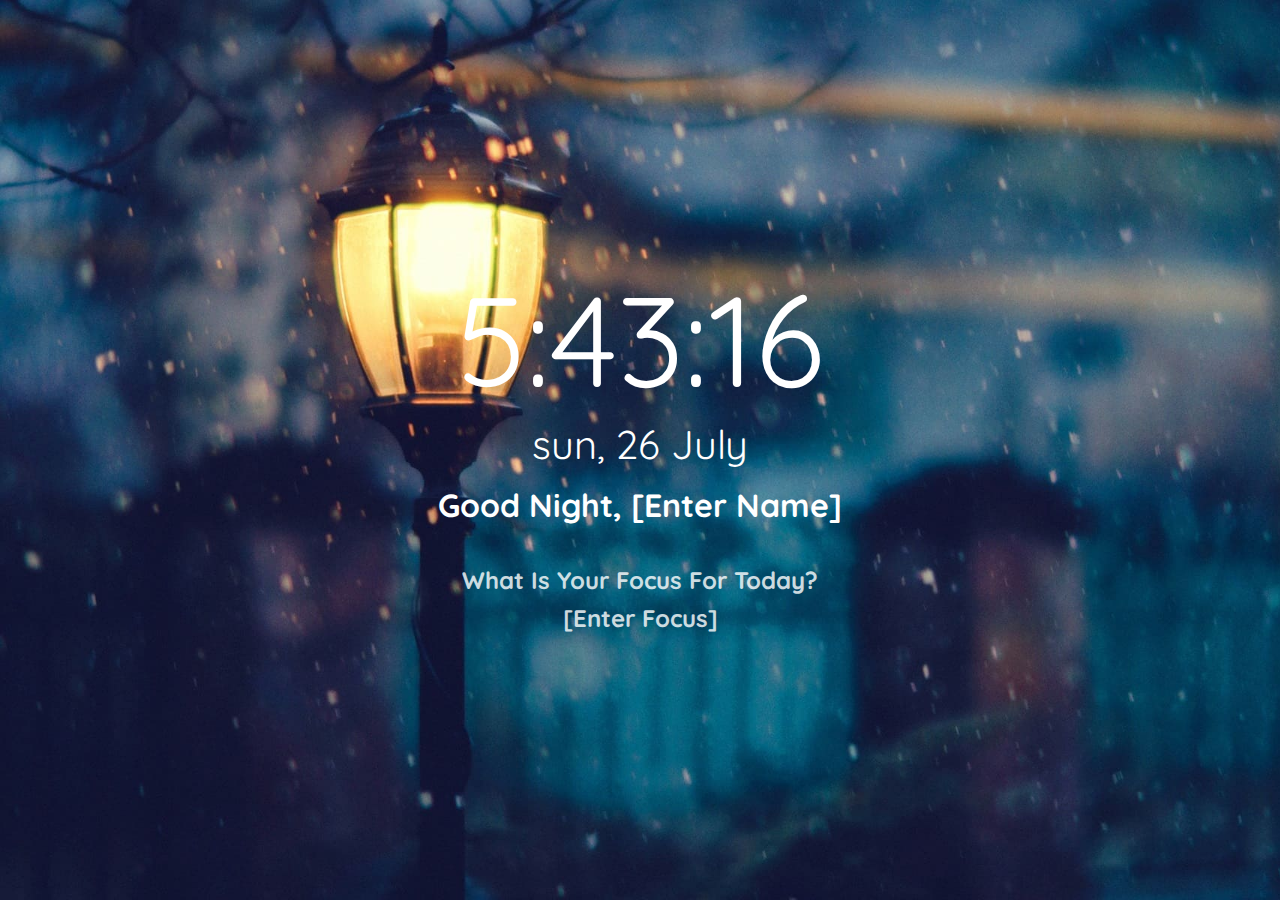
==== momentum/index.html @ 3b8283c5 "add: base layer" ====
<!DOCTYPE html>
<html lang="en">
<head>
  <meta charset="UTF-8" />
  <meta name="viewport" content="width=device-width, initial-scale=1.0" />
  <link href="https://fonts.googleapis.com/css2?family=Quicksand:wght@600&display=swap" rel="stylesheet">
  <link rel="stylesheet" href="style.css" />
  <title>momentum</title>
</head>
<body>
  <time class="time"></time>
  <day class="day"></day>
  <h1>
    <span class="greeting"></span>
    <span class="name" contenteditable="true"></span>
  </h1>
  <h2>What Is Your Focus For Today?</h2>
  <h2 class="focus" contenteditable="true"></h2>
  <script src="script.js"></script>
</body>
</html>
---- momentum/style.css ----
* {
  box-sizing: border-box;
  margin: 0;
  padding: 0;
}

body {
  font-family: 'Quicksand', sans-serif;
  display: flex;
  flex-direction: column;
  align-items: center;
  justify-content: center;
  text-align: center;
  height: 100vh;
  background-size: cover;
  color: #000000;
  transition: background-image 1s ease-in-out;
}

.time {
  font-size: 8rem;
}

.day {
  font-size: 2.5rem;
  margin-bottom: 1rem;
}

h1 {
  margin-bottom: 2.5rem;
}

h2 {
  margin-bottom: 0.5rem;
  opacity: 0.8;
}

@media (max-width: 700px) {
  .time {
    font-size: 5rem;
  }
  .name {
    font-size: 2rem;
  }
  .day {
    font-size: 2rem;
  }
}
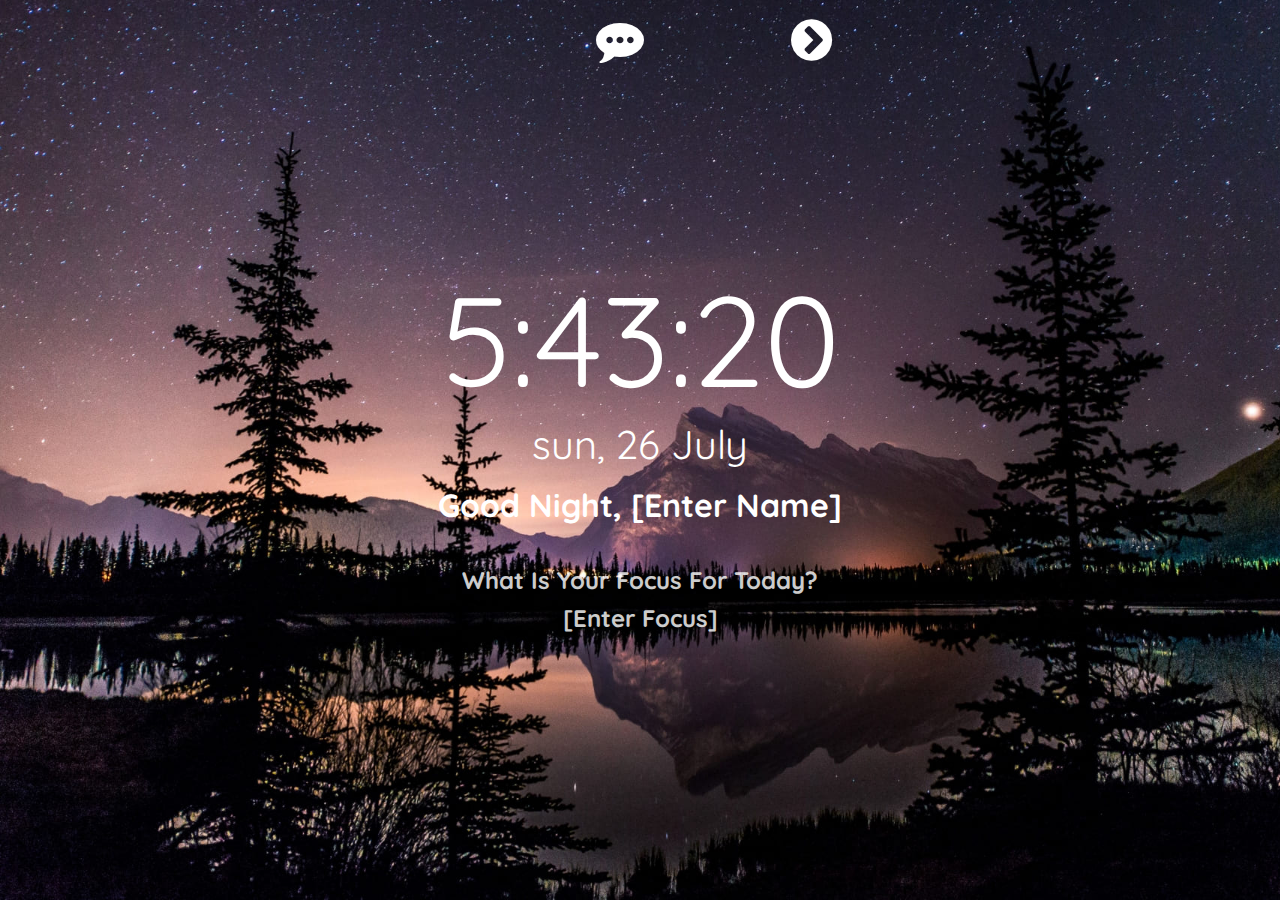
==== commit 467a8f57: "feat: add change the background image" ====
--- a/momentum/index.html
+++ b/momentum/index.html
@@ -4,10 +4,16 @@
   <meta charset="UTF-8" />
   <meta name="viewport" content="width=device-width, initial-scale=1.0" />
   <link href="https://fonts.googleapis.com/css2?family=Quicksand:wght@600&display=swap" rel="stylesheet">
+  <link rel="stylesheet" href="https://cdnjs.cloudflare.com/ajax/libs/font-awesome/4.7.0/css/font-awesome.min.css">
   <link rel="stylesheet" href="style.css" />
   <title>momentum</title>
 </head>
 <body>
+  <div class="buttons-panel">
+    <i class="fas fa-cloud-sun" style="font-size:48px;color: white;margin-top:1rem;"></i>
+    <i class="fa fa-commenting" style="font-size:48px;color: white;margin-top:1rem;"></i>
+    <i id="list" class="fa fa-chevron-circle-right" style="font-size:48px;color: white;margin-top:1rem;"></i>
+  </div>
   <time class="time"></time>
   <day class="day"></day>
   <h1>
--- a/momentum/style.css
+++ b/momentum/style.css
@@ -15,6 +15,15 @@
   background-size: cover;
   color: #000000;
   transition: background-image 1s ease-in-out;
+}
+
+.buttons-panel {
+  display: flex;
+  justify-content: space-between;
+  width: 30%;
+  height: 15vh;
+  position: fixed;
+  top: 0;
 }
 
 .time {
@@ -45,4 +54,7 @@
   .day {
     font-size: 2rem;
   }
+  .buttons-panel {
+    width: 70%;
+  }
 }
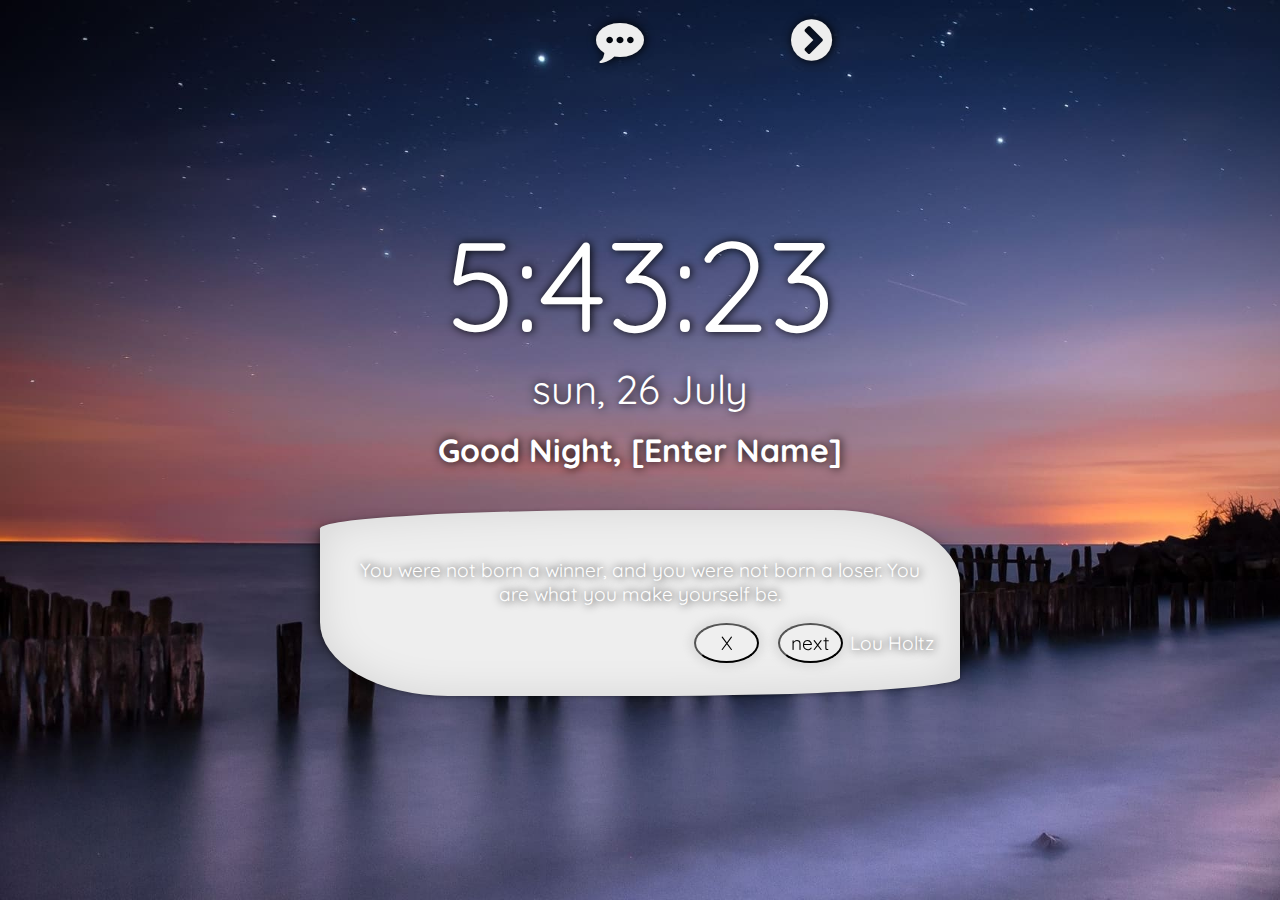
==== commit 977b8de4: "feat: add request for quotes and display on the page" ====
--- a/momentum/index.html
+++ b/momentum/index.html
@@ -10,9 +10,9 @@
 </head>
 <body>
   <div class="buttons-panel">
-    <i class="fas fa-cloud-sun" style="font-size:48px;color: white;margin-top:1rem;"></i>
-    <i class="fa fa-commenting" style="font-size:48px;color: white;margin-top:1rem;"></i>
-    <i id="list" class="fa fa-chevron-circle-right" style="font-size:48px;color: white;margin-top:1rem;"></i>
+    <i id="" class="fas fa-cloud-sun" style="font-size:48px;color: #eee;margin-top:1rem;"></i>
+    <i id="quote" class="fa fa-commenting" style="font-size:48px;color: #eee;margin-top:1rem;"></i>
+    <i id="list" class="fa fa-chevron-circle-right" style="font-size:48px;color: #eee;margin-top:1rem;"></i>
   </div>
   <time class="time"></time>
   <day class="day"></day>
@@ -20,8 +20,20 @@
     <span class="greeting"></span>
     <span class="name" contenteditable="true"></span>
   </h1>
-  <h2>What Is Your Focus For Today?</h2>
-  <h2 class="focus" contenteditable="true"></h2>
+  <focus class="none">
+    <h2>What Is Your Focus For Today?</h2>
+    <h2 class="focus" contenteditable="true"></h2>
+  </focus>
+  <figure class="quote">
+    <blockquote>
+      You were not born a winner, and you were not born a loser. You are what you make yourself be.
+    </blockquote>
+    <figcaption>
+      <button id="close" class="btn">X</button> 
+      <button id="next" class="btn">next</button>Lou Holtz
+    </figcaption>
+  </figure>
+   
   <script src="script.js"></script>
 </body>
 </html>--- a/momentum/style.css
+++ b/momentum/style.css
@@ -14,6 +14,7 @@
   height: 100vh;
   background-size: cover;
   color: #000000;
+  text-shadow: #000 1px 0 10px;
   transition: background-image 1s ease-in-out;
 }
 
@@ -24,6 +25,7 @@
   height: 15vh;
   position: fixed;
   top: 0;
+  margin-bottom: 2rem;
 }
 
 .time {
@@ -44,6 +46,53 @@
   opacity: 0.8;
 }
 
+.none {
+  display: none;
+}
+
+.quote {
+  font: 1.2rem Quicksand, sans-serif;
+  margin: 0;
+  width: 50%;
+  background: #eee;
+  padding: 2em 1rem 1rem 1rem;
+  border-radius: 50% 20% / 10% 40%;
+  box-shadow:
+  0 1px 4px rgba(0, 0, 0, .3),
+  -23px 0 20px -23px rgba(0, 0, 0, .8),
+  23px 0 20px -23px rgba(0, 0, 0, .8),
+  0 0 40px rgba(0, 0, 0, .1) inset;
+}
+.quote figcaption,
+.quote blockquote {
+  margin: 0.5em;
+}
+.quote figcaption {
+  text-align: right;
+}
+.btn {
+  width: 65px;
+  height: 40px;
+  border: 1 solid #9c9898;
+  box-shadow: 0 0 10px 5px rgba(221, 221, 221, 1);
+  font: 1.2rem Quicksand, sans-serif;
+  border-radius: 50%;
+  filter: grayscale(.8);
+  margin: 7px;
+}
+.btn:hover {
+  background-color: #ecbcbc;
+  box-shadow: 0 0 10px 5px rgba(221, 221, 221, 1);
+  filter: grayscale(.2);
+}
+.btn:active,
+.btn:focus {
+  outline: 0;
+}
+.btn:active{
+  transform: scale(1.02)
+}
+
 @media (max-width: 700px) {
   .time {
     font-size: 5rem;
@@ -57,4 +106,7 @@
   .buttons-panel {
     width: 70%;
   }
+  .quote {
+    width: 90%;
+  }
 }
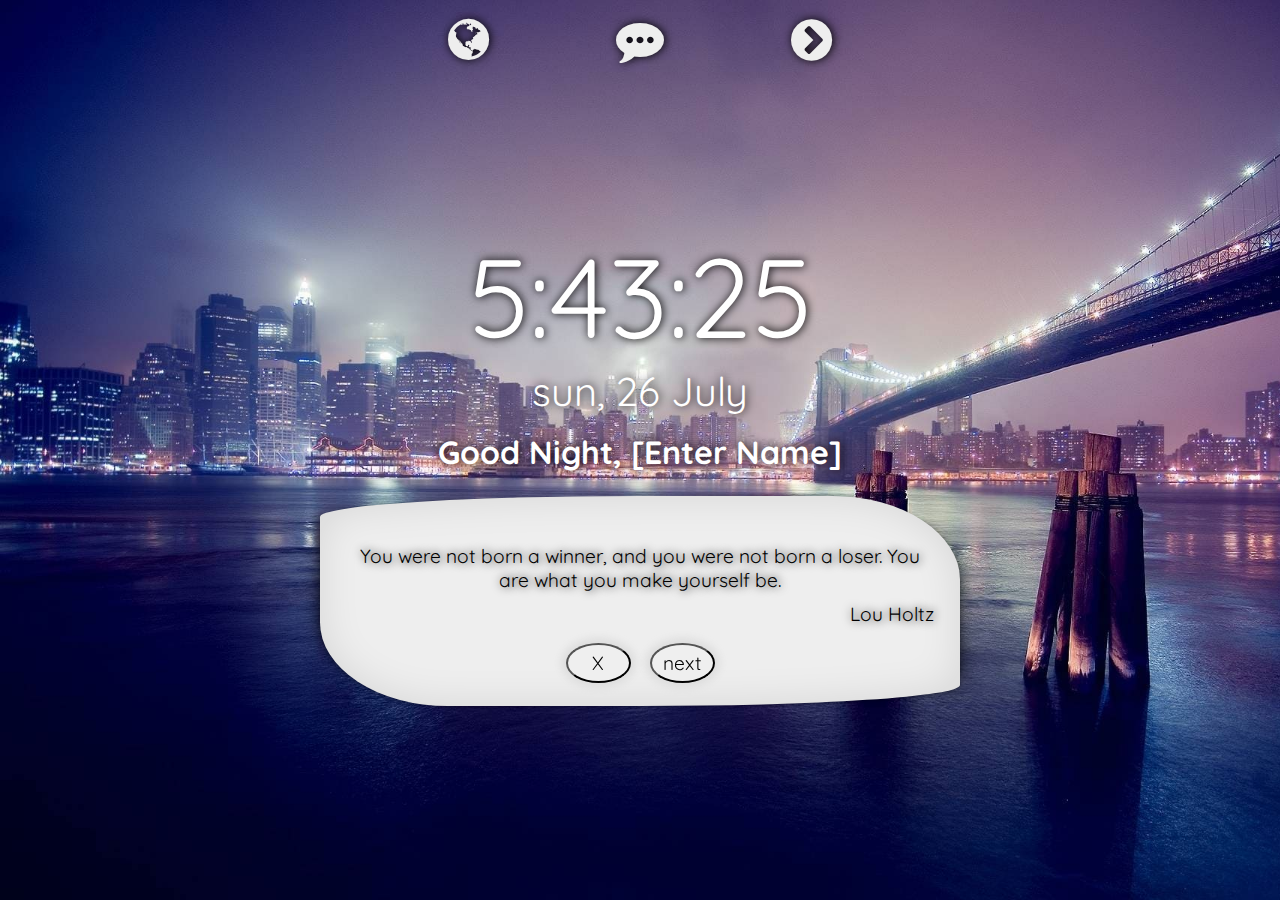
==== commit cc5a8283: "feat: add weather api" ====
--- a/momentum/index.html
+++ b/momentum/index.html
@@ -5,35 +5,51 @@
   <meta name="viewport" content="width=device-width, initial-scale=1.0" />
   <link href="https://fonts.googleapis.com/css2?family=Quicksand:wght@600&display=swap" rel="stylesheet">
   <link rel="stylesheet" href="https://cdnjs.cloudflare.com/ajax/libs/font-awesome/4.7.0/css/font-awesome.min.css">
+  <link rel="stylesheet" href="owfont-regular.css" />
   <link rel="stylesheet" href="style.css" />
   <title>momentum</title>
 </head>
 <body>
-  <div class="buttons-panel">
-    <i id="" class="fas fa-cloud-sun" style="font-size:48px;color: #eee;margin-top:1rem;"></i>
-    <i id="quote" class="fa fa-commenting" style="font-size:48px;color: #eee;margin-top:1rem;"></i>
-    <i id="list" class="fa fa-chevron-circle-right" style="font-size:48px;color: #eee;margin-top:1rem;"></i>
-  </div>
-  <time class="time"></time>
-  <day class="day"></day>
-  <h1>
-    <span class="greeting"></span>
-    <span class="name" contenteditable="true"></span>
-  </h1>
-  <focus class="none">
-    <h2>What Is Your Focus For Today?</h2>
-    <h2 class="focus" contenteditable="true"></h2>
-  </focus>
-  <figure class="quote">
-    <blockquote>
-      You were not born a winner, and you were not born a loser. You are what you make yourself be.
-    </blockquote>
-    <figcaption>
+    <div class="buttons-panel">
+      <i id="weath" class="fa fa-globe" style="font-size:48px;color: #eee;margin-top:1rem;"></i>
+      <i id="quote" class="fa fa-commenting" style="font-size:48px;color: #eee;margin-top:1rem;"></i>
+      <i id="list" class="fa fa-chevron-circle-right" style="font-size:48px;color: #eee;margin-top:1rem;"></i>
+    </div>
+    <time class="time"></time>
+    <day class="day"></day>
+    <h1>
+      <span class="greeting"></span>
+      <span class="name" contenteditable="true"></span>
+    </h1>
+    <focus class="none">
+      <h2>What Is Your Focus For Today?</h2>
+      <h2 class="focus" contenteditable="true"></h2>
+    </focus>
+    <figure class="quote">
+      <blockquote>
+        You were not born a winner, and you were not born a loser. You are what you make yourself be.
+      </blockquote>
+      <figcaption>
+      Lou Holtz
+      </figcaption>
       <button id="close" class="btn">X</button> 
-      <button id="next" class="btn">next</button>Lou Holtz
-    </figcaption>
-  </figure>
-   
+      <button id="next" class="btn">next</button>
+    </figure>
+    <div class="weather none">
+      <!-- <div class="city" contenteditable="true">Minsk</div> -->
+      <input type="text" class="city" onchange="setCity(this.value)">
+      <div class="error"></div>
+      <div class="detail">
+        <img class="iconW" width=180px>
+        <div class="data">
+          <p class="temp"></p>
+          <p class="wind"></p>
+          <p class="humidity"></p>
+        </div>
+      </div>
+      
+      <button id="closeW" class="btn">X</button>
+    </div>
   <script src="script.js"></script>
 </body>
 </html>--- a/momentum/owfont-regular.css
+++ b/momentum/owfont-regular.css
@@ -0,0 +1,558 @@
+/*!
+ *  owfont-regular 1.0.0 by Deniz Fuchidzhiev - http://websygen.com
+ *  License - font: SIL OFL 1.1, css: MIT License
+ */
+/* FONT PATH
+ * -------------------------- */
+@font-face {
+  font-family: 'owfont';
+  src: url('../fonts/owfont-regular.eot?v=1.0.0');
+  src: url('../fonts/owfont-regular.eot?#iefix&v=1.0.0') format('embedded-opentype'),
+	   url('../fonts/owfont-regular.woff') format('woff'),
+	   url('../fonts/owfont-regular.ttf') format('truetype'),
+	   url('../fonts/owfont-regular.svg#owf-regular') format('svg');
+  font-weight: normal;
+  font-style: normal;
+}
+.owf {
+  display: inline-block;
+  font: normal normal normal 14px/1 owfont;
+  font-size: inherit;
+  text-rendering: auto;
+  -webkit-font-smoothing: antialiased;
+  -moz-osx-font-smoothing: grayscale;
+  transform: translate(0, 0);
+}
+/* makes the font 33% larger relative to the icon container */
+.owf-lg {
+  font-size: 1.33333333em;
+  line-height: 0.75em;
+  vertical-align: -15%;
+}
+.owf-2x {
+  font-size: 2em;
+}
+.owf-3x {
+  font-size: 3em;
+}
+.owf-4x {
+  font-size: 4em;
+}
+.owf-5x {
+  font-size: 5em;
+}
+.owf-fw {
+  width: 1.28571429em;
+  text-align: center;
+}
+.owf-ul {
+  padding-left: 0;
+  margin-left: 2.14285714em;
+  list-style-type: none;
+}
+.owf-ul > li {
+  position: relative;
+}
+.owf-li {
+  position: absolute;
+  left: -2.14285714em;
+  width: 2.14285714em;
+  top: 0.14285714em;
+  text-align: center;
+}
+.owf-li.owf-lg {
+  left: -1.85714286em;
+}
+.owf-border {
+  padding: .2em .25em .15em;
+  border: solid 0.08em #eeeeee;
+  border-radius: .1em;
+}
+.owf-pull-right {
+  float: right;
+}
+.owf-pull-left {
+  float: left;
+}
+.owf.owf-pull-left {
+  margin-right: .3em;
+}
+.owf.owf-pull-right {
+  margin-left: .3em;
+}
+
+/* owfont uses the Unicode Private Use Area (PUA) to ensure screen
+   readers do not read off random characters that represent icons */
+   
+/*   Weather Condition Codes    */
+   
+/*   Thunderstorm - - - - - - - - - - - - - - - - - - - - - - - - - - - - - - - - - - - -    */
+   
+/* thunderstorm with light rain */
+.owf-200:before,
+.owf-200-d:before,
+.owf-200-n:before {
+  content: "\EB28";
+}
+/* thunderstorm with rain */
+.owf-201:before,
+.owf-201-d:before,
+.owf-201-n:before {
+  content: "\EB29";
+}
+/* thunderstorm with heavy rain */
+.owf-202:before,
+.owf-202-d:before,
+.owf-202-n:before {
+  content: "\EB2A";
+}
+/*  light thunderstorm  */
+.owf-210:before,
+.owf-210-d:before,
+.owf-210-n:before {
+  content: "\EB32";
+}
+/*  thunderstorm  */
+.owf-211:before,
+.owf-211-d:before,
+.owf-211-n:before {
+  content: "\EB33";
+}
+/*   heavy thunderstorm   */
+.owf-212:before,
+.owf-212-d:before,
+.owf-212-n:before {
+  content: "\EB34";
+}
+/*   ragged thunderstorm   */
+.owf-221:before,
+.owf-221-d:before,
+.owf-221-n:before {
+  content: "\EB3D";
+}
+/*  thunderstorm with light drizzle    */
+.owf-230:before,
+.owf-230-d:before,
+.owf-230-n:before {
+  content: "\EB46";
+}
+/*  thunderstorm with drizzle     */
+.owf-231:before,
+.owf-231-d:before,
+.owf-231-n:before {
+  content: "\EB47";
+}
+/* thunderstorm with heavy drizzle     */
+.owf-232:before,
+.owf-232-d:before,
+.owf-232-n:before {
+  content: "\EB48";
+}
+
+/*   Drizzle - - - - - - - - - - - - - - - - - - - - - - - - - - - - - - - - - - - -    */
+
+/*  light intensity drizzle */
+.owf-300:before,
+.owf-300-d:before,
+.owf-300-n:before {
+  content: "\EB8C";
+}
+/*  drizzle */
+.owf-301:before,
+.owf-301-d:before,
+.owf-301-n:before {
+  content: "\EB8D";
+}
+/*  heavy intensity drizzle  */
+.owf-302:before,
+.owf-302-d:before,
+.owf-302-n:before {
+  content: "\EB8E";
+}
+/*   light intensity drizzle rain  */
+.owf-310:before,
+.owf-310-d:before,
+.owf-310-n:before {
+  content: "\EB96";
+}
+/*  drizzle rain  */
+.owf-311:before,
+.owf-311-d:before,
+.owf-311-n:before {
+  content: "\EB97";
+}
+/* heavy intensity drizzle rain */
+.owf-312:before,
+.owf-312-d:before,
+.owf-312-n:before {
+  content: "\EB98";
+}
+/* shower rain and drizzle  */
+.owf-313:before,
+.owf-313-d:before,
+.owf-313-n:before {
+  content: "\EB99";
+}
+/* heavy shower rain and drizzle*/
+.owf-314:before,
+.owf-314-d:before,
+.owf-314-n:before {
+  content: "\EB9A";
+}
+/* shower drizzle */
+.owf-321:before,
+.owf-321-d:before,
+.owf-321-n:before {
+  content: "\EBA1";
+}
+
+/*   Rain - - - - - - - - - - - - - - - - - - - - - - - - - - - - - - - - - - - -    */
+
+/* light rain  */
+.owf-500:before,
+.owf-500-d:before,
+.owf-500-n:before {
+  content: "\EC54";
+}
+/* moderate rain  */
+.owf-501:before,
+.owf-501-d:before,
+.owf-501-n:before {
+  content: "\EC55";
+}
+/* heavy intensity rain  */
+.owf-502:before,
+.owf-502-d:before,
+.owf-502-n:before {
+  content: "\EC56";
+}
+/* very heavy rain   */
+.owf-503:before,
+.owf-503-d:before,
+.owf-503-n:before {
+  content: "\EC57";
+}
+/* extreme rain    */
+.owf-504:before,
+.owf-504-d:before,
+.owf-504-n:before {
+  content: "\EC58";
+}
+/* freezing rain    */
+.owf-511:before,
+.owf-511-d:before,
+.owf-511-n:before {
+  content: "\EC5F";
+}
+/*  light intensity shower rain    */
+.owf-520:before,
+.owf-520-d:before,
+.owf-520-n:before {
+  content: "\EC68";
+}
+/* shower rain  */
+.owf-521:before,
+.owf-521-d:before,
+.owf-521-n:before {
+  content: "\EC69";
+}
+/*  heavy intensity shower rain  */
+.owf-522:before,
+.owf-522-d:before,
+.owf-522-n:before {
+  content: "\EC6A";
+}
+/* ragged shower rain  */
+.owf-531:before,
+.owf-531-d:before,
+.owf-531-n:before {
+  content: "\EC73";
+}
+
+/*   Snow - - - - - - - - - - - - - - - - - - - - - - - - - - - - - - - - - - - -    */
+
+/* light snow  */
+.owf-600:before,
+.owf-600-d:before,
+.owf-600-n:before {
+  content: "\ECB8";
+}
+/*  snow  */
+.owf-601:before,
+.owf-601-d:before,
+.owf-601-n:before {
+  content: "\ECB9";
+}
+/*   heavy snow   */
+.owf-602:before,
+.owf-602-d:before,
+.owf-602-n:before {
+  content: "\ECBA";
+}
+/*  sleet  */
+.owf-611:before,
+.owf-611-d:before,
+.owf-611-n:before {
+  content: "\ECC3";
+}
+/*   shower sleet */
+.owf-612:before,
+.owf-612-d:before,
+.owf-612-n:before {
+  content: "\ECC4";
+}
+/* light rain and snow */
+.owf-615:before,
+.owf-615-d:before,
+.owf-615-n:before {
+  content: "\ECC7";
+}
+/* rain and snow  */
+.owf-616:before,
+.owf-616-d:before,
+.owf-616-n:before {
+  content: "\ECC8";
+}
+/* light shower snow  */
+.owf-620:before,
+.owf-620-d:before,
+.owf-620-n:before {
+  content: "\ECCC";
+}
+/* shower snow  */
+.owf-621:before,
+.owf-621-d:before,
+.owf-621-n:before {
+  content: "\ECCD";
+}
+/* heavy shower snow  */
+.owf-622:before,
+.owf-622-d:before,
+.owf-622-n:before {
+  content: "\ECCE";
+}
+
+/*   Atmosphere - - - - - - - - - - - - - - - - - - - - - - - - - - - - - - - - - - - -    */
+
+/* mist */
+.owf-701:before,
+.owf-701-d:before,
+.owf-701-n:before {
+  content: "\ED1D";
+}
+/* smoke */
+.owf-711:before,
+.owf-711-d:before,
+.owf-711-n:before {
+  content: "\ED27";
+}
+/* haze */
+.owf-721:before,
+.owf-721-d:before,
+.owf-721-n:before {
+  content: "\ED31";
+}
+/* Sand/Dust Whirls */
+.owf-731:before,
+.owf-731-d:before,
+.owf-731-n:before {
+  content: "\ED3B";
+}
+/* Fog */
+.owf-741:before,
+.owf-741-d:before,
+.owf-741-n:before {
+  content: "\ED45";
+}
+/* sand */
+.owf-751:before,
+.owf-751-d:before,
+.owf-751-n:before {
+  content: "\ED4F";
+}
+/* dust */
+.owf-761:before,
+.owf-761-d:before,
+.owf-761-n:before {
+  content: "\ED59";
+}
+/*  VOLCANIC ASH  */
+.owf-762:before,
+.owf-762-d:before,
+.owf-762-n:before {
+  content: "\ED5A";
+}
+/* SQUALLS */
+.owf-771:before,
+.owf-771-d:before,
+.owf-771-n:before {
+  content: "\ED63";
+}
+/* TORNADO */
+.owf-781:before,
+.owf-781-d:before,
+.owf-781-n:before {
+  content: "\ED6D";
+}
+
+/*   Clouds - - - - - - - - - - - - - - - - - - - - - - - - - - - - - - - - - - - -    */
+
+/*  sky is clear  */  /*  Calm  */
+.owf-800:before,
+.owf-800-d:before,
+.owf-951:before,
+.owf-951-d:before {
+  content: "\ED80";
+}
+.owf-800-n:before,
+.owf-951-n:before {
+  content: "\F168";
+}
+/*  few clouds   */
+.owf-801:before,
+.owf-801-d:before {
+  content: "\ED81";
+}
+.owf-801-n:before {
+  content: "\F169";
+}
+/* scattered clouds */
+.owf-802:before,
+.owf-802-d:before {
+  content: "\ED82";
+}
+.owf-802-n:before {
+  content: "\F16A";
+}
+/* broken clouds  */
+.owf-803:before,
+.owf-803-d:before,
+.owf-803-n:before {
+  content: "\ED83";
+}
+/* overcast clouds  */
+.owf-804:before,
+.owf-804-d:before,
+.owf-804-n:before {
+  content: "\ED84";
+}
+
+/*   Extreme - - - - - - - - - - - - - - - - - - - - - - - - - - - - - - - - - - - -    */
+
+/* tornado  */
+.owf-900:before,
+.owf-900-d:before,
+.owf-900-n:before {
+  content: "\EDE4";
+}
+/*  tropical storm  */
+.owf-901:before,
+.owf-901-d:before,
+.owf-901-n:before {
+  content: "\EDE5";
+}
+/* hurricane */
+.owf-902:before,
+.owf-902-d:before,
+.owf-902-n:before {
+  content: "\EDE6";
+}
+/* cold */
+.owf-903:before,
+.owf-903-d:before,
+.owf-903-n:before {
+  content: "\EDE7";
+}
+/* hot */
+.owf-904:before,
+.owf-904-d:before,
+.owf-904-n:before {
+  content: "\EDE8";
+}
+/* windy */
+.owf-905:before,
+.owf-905-d:before,
+.owf-905-n:before {
+  content: "\EDE9";
+}
+/* hail */
+.owf-906:before,
+.owf-906-d:before,
+.owf-906-n:before {
+  content: "\EDEA";
+}
+
+/*   Additional - - - - - - - - - - - - - - - - - - - - - - - - - - - - - - - - - - - -    */
+
+/* Setting */
+.owf-950:before,
+.owf-950-d:before,
+.owf-950-n:before {
+  content: "\EE16";
+}
+/*  Light breeze  */
+.owf-952:before,
+.owf-952-d:before,
+.owf-952-n:before {
+  content: "\EE18";
+}
+/*  Gentle Breeze  */
+.owf-953:before,
+.owf-953-d:before,
+.owf-953-n:before {
+  content: "\EE19";
+}
+/*  Moderate breeze  */
+.owf-954:before,
+.owf-954-d:before,
+.owf-954-n:before {
+  content: "\EE1A";
+}
+/* Fresh Breeze  */
+.owf-955:before,
+.owf-955-d:before,
+.owf-955-n:before {
+  content: "\EE1B";
+}
+/* Strong  Breeze  */
+.owf-956:before,
+.owf-956-d:before,
+.owf-956-n:before {
+  content: "\EE1C";
+}
+/* High wind, near gale  */
+.owf-957:before,
+.owf-957-d:before,
+.owf-957-n:before {
+  content: "\EE1D";
+}
+/* Gale */
+.owf-958:before,
+.owf-958-d:before,
+.owf-958-n:before {
+  content: "\EE1E";
+}
+/*  Severe Gale  */
+.owf-959:before,
+.owf-959-d:before,
+.owf-959-n:before {
+  content: "\EE1F";
+}
+/* Storm */
+.owf-960:before,
+.owf-960-d:before,
+.owf-960-n:before {
+  content: "\EE20";
+}
+/*  Violent Storm  */
+.owf-961:before,
+.owf-961-d:before,
+.owf-961-n:before {
+  content: "\EE21";
+}
+/* Hurricane */
+.owf-962:before,
+.owf-962-d:before,
+.owf-962-n:before {
+  content: "\EE22";
+}--- a/momentum/style.css
+++ b/momentum/style.css
@@ -29,7 +29,8 @@
 }
 
 .time {
-  font-size: 8rem;
+  margin-top: 2rem;
+  font-size: 7rem;
 }
 
 .day {
@@ -38,7 +39,7 @@
 }
 
 h1 {
-  margin-bottom: 2.5rem;
+  margin-bottom: 1.5rem;
 }
 
 h2 {
@@ -46,14 +47,62 @@
   opacity: 0.8;
 }
 
+input {
+  text-align: center;
+  font-size: 18px;
+}
 .none {
   display: none;
+}
+
+.weather {
+  font: 1.2rem Quicksand, sans-serif;
+  margin: 0;
+  width: 50%;
+  color: #000000;
+  background: rgba(116, 114, 114, 0.74);
+  padding: 1em 1rem 1rem 1rem;
+  border-radius: 50% 20% / 10% 40%;
+  box-shadow:
+  0 1px 4px rgba(0, 0, 0, .3),
+  -23px 0 20px -23px rgba(0, 0, 0, .8),
+  23px 0 20px -23px rgba(0, 0, 0, .8),
+  0 0 40px rgba(0, 0, 0, .1) inset;
+}
+
+.detail {
+  display: flex;
+  justify-content: space-around;
+}
+
+.error {
+  width: 100%;
+  text-align: center;
+  color: red;
+}
+
+.data {
+  margin: 20px;
+}
+
+.city {  
+  width: 200px;
+  padding: 10px 0;
+  margin: 10px auto;
+  border: 1px solid #ccc;
+  border-radius: 5px;
+}
+.temp,
+.wind,
+.humidity {    
+  font-size: 20px;
 }
 
 .quote {
   font: 1.2rem Quicksand, sans-serif;
   margin: 0;
   width: 50%;
+  color: #000000;
   background: #eee;
   padding: 2em 1rem 1rem 1rem;
   border-radius: 50% 20% / 10% 40%;
@@ -81,7 +130,8 @@
   margin: 7px;
 }
 .btn:hover {
-  background-color: #ecbcbc;
+  color: #eee;
+  background-color: #2c2b2b;
   box-shadow: 0 0 10px 5px rgba(221, 221, 221, 1);
   filter: grayscale(.2);
 }
@@ -98,10 +148,10 @@
     font-size: 5rem;
   }
   .name {
-    font-size: 2rem;
+    font-size: 1.5rem;
   }
   .day {
-    font-size: 2rem;
+    font-size: 1.5rem;
   }
   .buttons-panel {
     width: 70%;
@@ -109,4 +159,7 @@
   .quote {
     width: 90%;
   }
+  .weather {
+    width: 90%;
+  }
 }
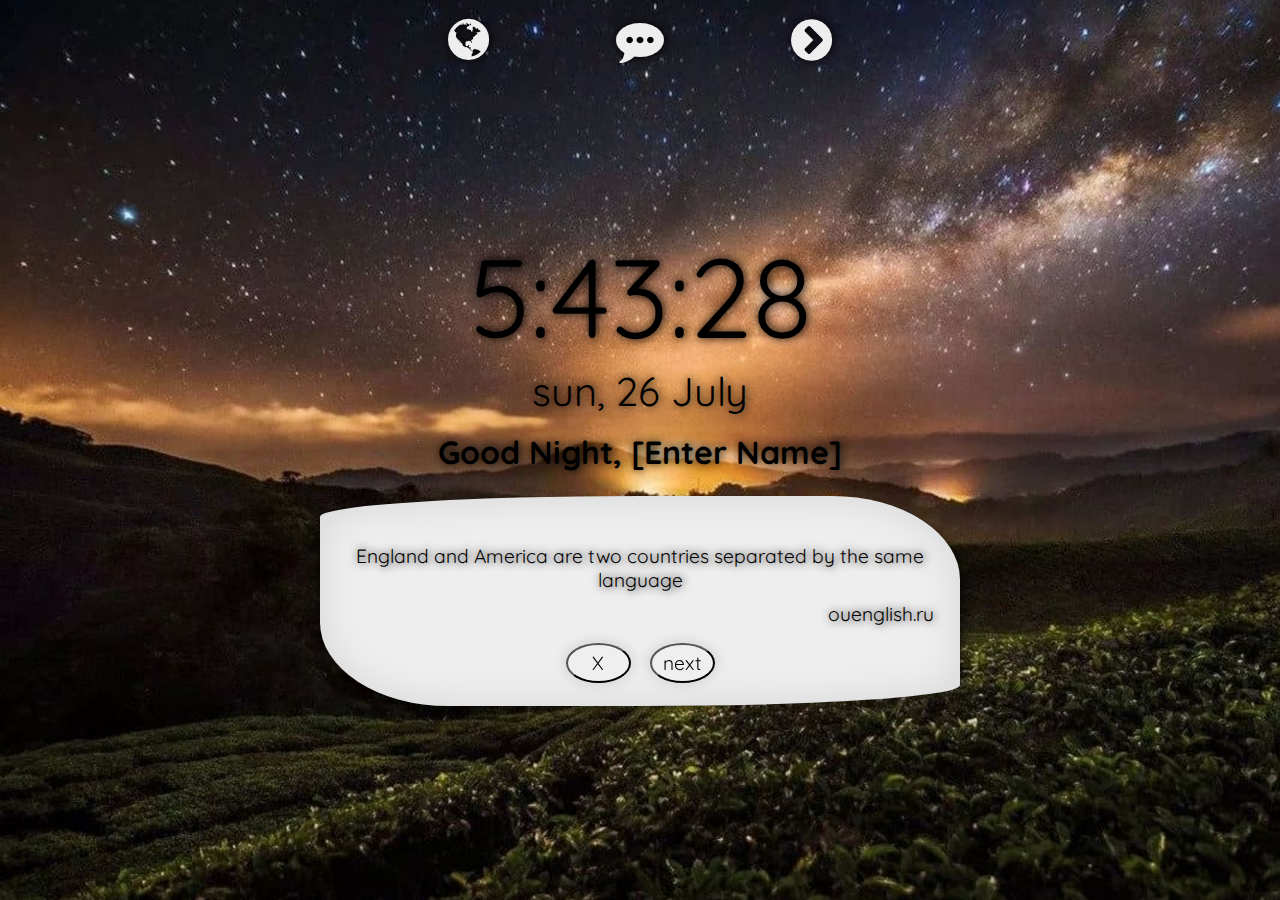
==== commit 7489af9d: "feat: add quote constant" ====
--- a/momentum/index.html
+++ b/momentum/index.html
@@ -27,10 +27,10 @@
     </focus>
     <figure class="quote">
       <blockquote>
-        You were not born a winner, and you were not born a loser. You are what you make yourself be.
+        Formal education will make you a living. Self-education will make you a fortune
       </blockquote>
       <figcaption>
-      Lou Holtz
+      
       </figcaption>
       <button id="close" class="btn">X</button> 
       <button id="next" class="btn">next</button>
@@ -46,7 +46,7 @@
           <p class="wind"></p>
           <p class="humidity"></p>
         </div>
-      </div>
+      </>
       
       <button id="closeW" class="btn">X</button>
     </div>
--- a/momentum/style.css
+++ b/momentum/style.css
@@ -81,10 +81,6 @@
   color: red;
 }
 
-.data {
-  margin: 20px;
-}
-
 .city {  
   width: 200px;
   padding: 10px 0;
@@ -96,6 +92,12 @@
 .wind,
 .humidity {    
   font-size: 20px;
+  padding-top: 1px;
+  color: #eee;
+}
+
+.iconW {
+  margin-top: -30px;
 }
 
 .quote {
@@ -143,6 +145,12 @@
   transform: scale(1.02)
 }
 
+/* focus {
+  width: 100%;
+  padding: 1em 1rem 1rem 1rem;
+  background: rgba(116, 114, 114, 0.5);
+} */
+
 @media (max-width: 700px) {
   .time {
     font-size: 5rem;
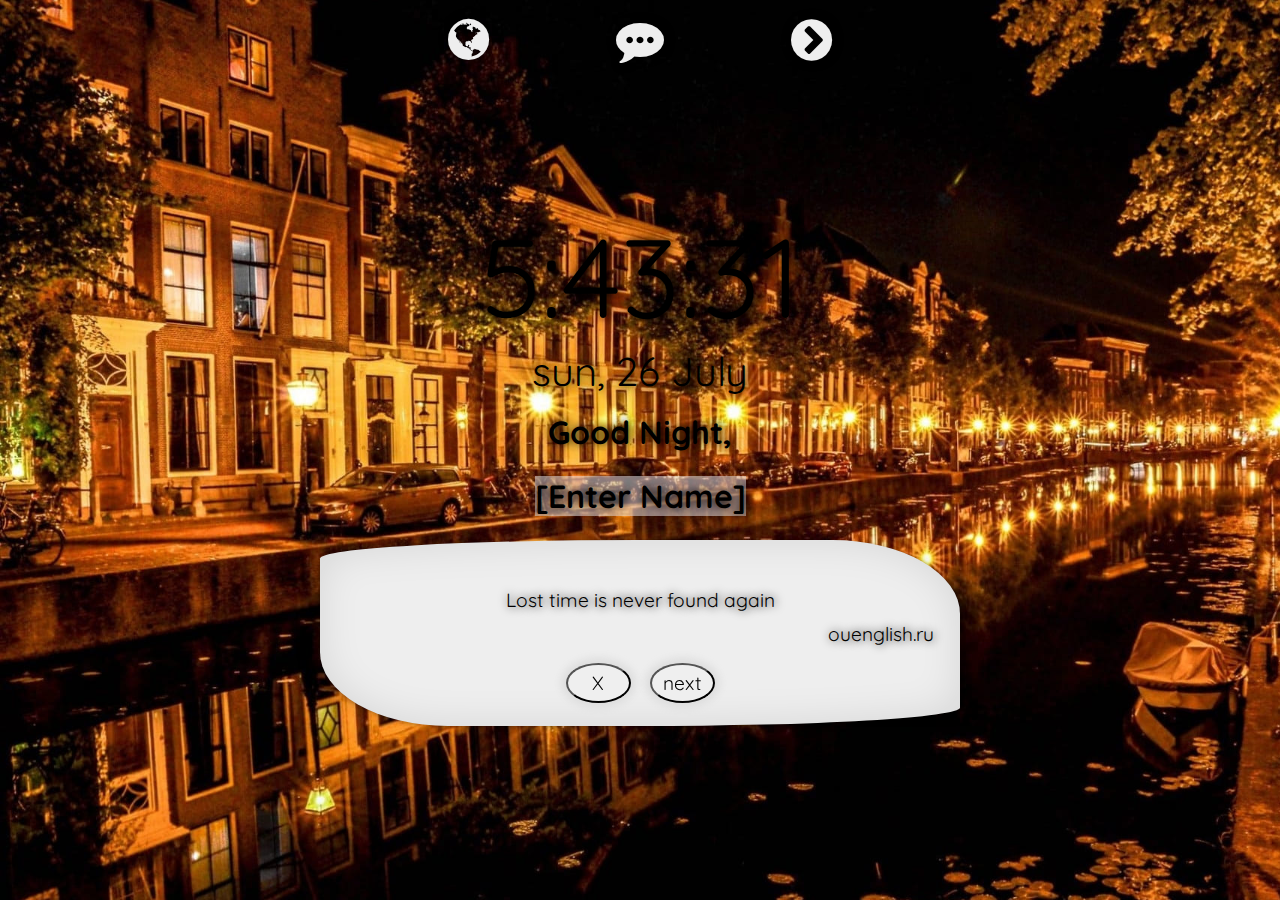
==== commit 9566868b: "feat: add clear input fields" ====
--- a/momentum/index.html
+++ b/momentum/index.html
@@ -18,8 +18,8 @@
     <time class="time"></time>
     <day class="day"></day>
     <h1>
-      <span class="greeting"></span>
-      <span class="name" contenteditable="true"></span>
+      <div class="greeting"></div>
+      <h1 class="name" contenteditable="true"></h1>
     </h1>
     <focus class="none">
       <h2>What Is Your Focus For Today?</h2>
@@ -36,7 +36,6 @@
       <button id="next" class="btn">next</button>
     </figure>
     <div class="weather none">
-      <!-- <div class="city" contenteditable="true">Minsk</div> -->
       <input type="text" class="city" onchange="setCity(this.value)">
       <div class="error"></div>
       <div class="detail">
@@ -46,8 +45,7 @@
           <p class="wind"></p>
           <p class="humidity"></p>
         </div>
-      </>
-      
+      </div>
       <button id="closeW" class="btn">X</button>
     </div>
   <script src="script.js"></script>
--- a/momentum/style.css
+++ b/momentum/style.css
@@ -145,11 +145,16 @@
   transform: scale(1.02)
 }
 
-/* focus {
-  width: 100%;
-  padding: 1em 1rem 1rem 1rem;
-  background: rgba(116, 114, 114, 0.5);
-} */
+.name,
+.greeting {
+  display: inline;
+}
+
+.focus,
+.name {
+ min-width: 50px;
+ background: rgba(235, 231, 231, 0.534);
+}
 
 @media (max-width: 700px) {
   .time {
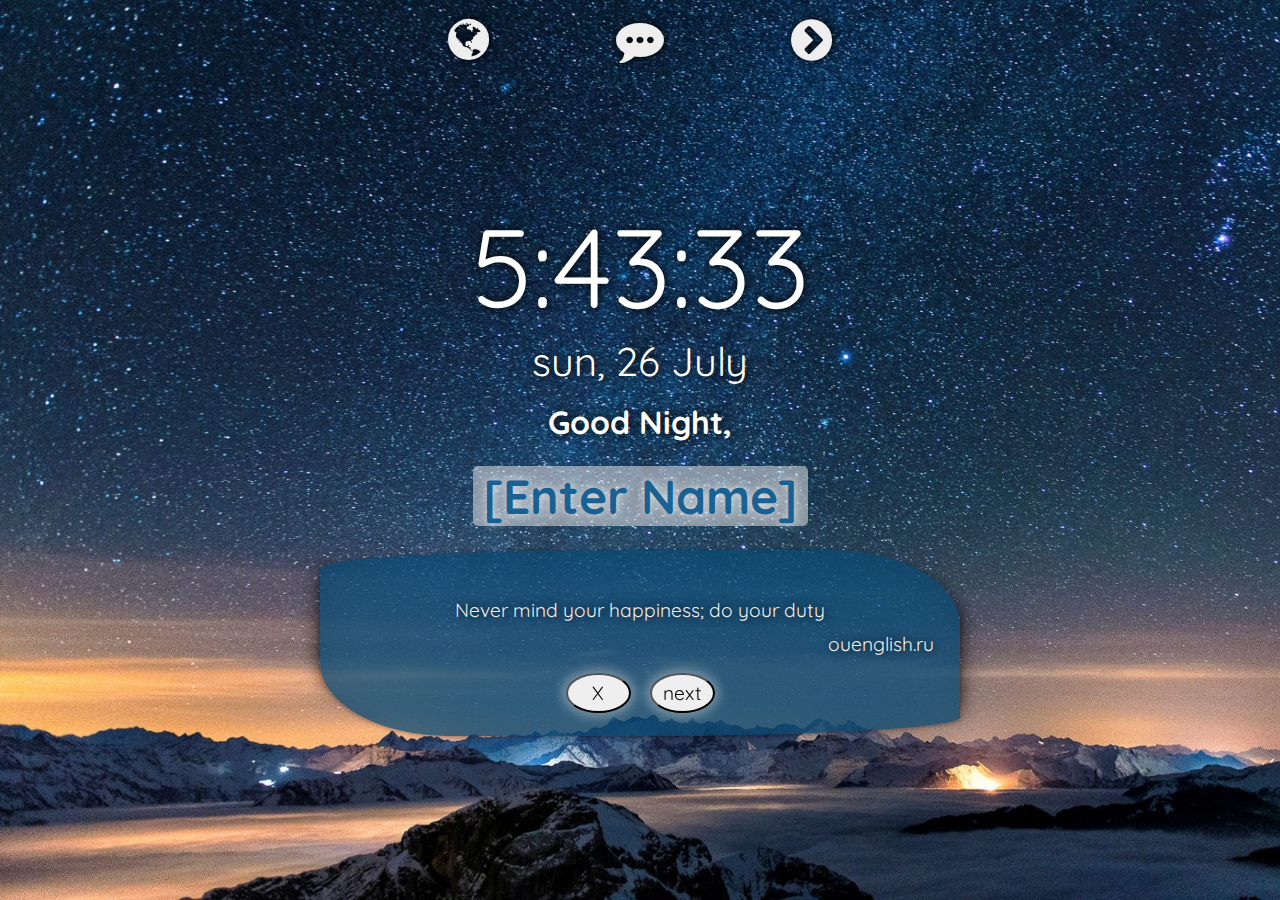
==== commit 096fbbf2: "fix: fix error change background, read from localstorage" ====
--- a/momentum/index.html
+++ b/momentum/index.html
@@ -11,9 +11,9 @@
 </head>
 <body>
     <div class="buttons-panel">
-      <i id="weath" class="fa fa-globe" style="font-size:48px;color: #eee;margin-top:1rem;"></i>
-      <i id="quote" class="fa fa-commenting" style="font-size:48px;color: #eee;margin-top:1rem;"></i>
-      <i id="list" class="fa fa-chevron-circle-right" style="font-size:48px;color: #eee;margin-top:1rem;"></i>
+      <i id="weath" class="fa fa-globe style"></i>
+      <i id="quote" class="fa fa-commenting style"></i>
+      <i id="list" class="fa fa-chevron-circle-right style"></i>
     </div>
     <time class="time"></time>
     <day class="day"></day>
@@ -36,6 +36,7 @@
       <button id="next" class="btn">next</button>
     </figure>
     <div class="weather none">
+      <h4>Weather forecast:</h4>
       <input type="text" class="city" onchange="setCity(this.value)">
       <div class="error"></div>
       <div class="detail">
--- a/momentum/style.css
+++ b/momentum/style.css
@@ -13,7 +13,7 @@
   text-align: center;
   height: 100vh;
   background-size: cover;
-  color: #000000;
+  /* color: #fff; */
   text-shadow: #000 1px 0 10px;
   transition: background-image 1s ease-in-out;
 }
@@ -27,6 +27,17 @@
   top: 0;
   margin-bottom: 2rem;
 }
+.style {
+  font-size:48px;
+  color: #eee;
+  margin-top:1rem;
+}
+
+i:hover {
+  cursor: pointer;
+  color:rgba(11, 78, 122, 0.849);
+  text-shadow: #eee 1px 0 10px;
+}
 
 .time {
   margin-top: 2rem;
@@ -47,10 +58,15 @@
   opacity: 0.8;
 }
 
+h4 {
+  color: #ffffff;
+}
+
 input {
   text-align: center;
   font-size: 18px;
 }
+
 .none {
   display: none;
 }
@@ -59,8 +75,7 @@
   font: 1.2rem Quicksand, sans-serif;
   margin: 0;
   width: 50%;
-  color: #000000;
-  background: rgba(116, 114, 114, 0.74);
+  background: rgba(11, 78, 122, 0.74);
   padding: 1em 1rem 1rem 1rem;
   border-radius: 50% 20% / 10% 40%;
   box-shadow:
@@ -73,12 +88,13 @@
 .detail {
   display: flex;
   justify-content: space-around;
+  height: 100px;
 }
 
 .error {
   width: 100%;
   text-align: center;
-  color: red;
+  color: rgba(255, 0, 0, 0.678);
 }
 
 .city {  
@@ -88,6 +104,7 @@
   border: 1px solid #ccc;
   border-radius: 5px;
 }
+
 .temp,
 .wind,
 .humidity {    
@@ -97,15 +114,16 @@
 }
 
 .iconW {
-  margin-top: -30px;
+  /* margin-top: -10px; */
+  margin-left: -10px;
 }
 
 .quote {
   font: 1.2rem Quicksand, sans-serif;
   margin: 0;
   width: 50%;
-  color: #000000;
-  background: #eee;
+  color: #eee;
+  background: rgba(11, 78, 122, 0.74);
   padding: 2em 1rem 1rem 1rem;
   border-radius: 50% 20% / 10% 40%;
   box-shadow:
@@ -114,33 +132,40 @@
   23px 0 20px -23px rgba(0, 0, 0, .8),
   0 0 40px rgba(0, 0, 0, .1) inset;
 }
+
 .quote figcaption,
 .quote blockquote {
   margin: 0.5em;
 }
+
 .quote figcaption {
   text-align: right;
 }
+
 .btn {
   width: 65px;
   height: 40px;
   border: 1 solid #9c9898;
-  box-shadow: 0 0 10px 5px rgba(221, 221, 221, 1);
+  box-shadow: 0 0 10px 5px rgba(221, 221, 221, 0.377);
   font: 1.2rem Quicksand, sans-serif;
   border-radius: 50%;
   filter: grayscale(.8);
   margin: 7px;
 }
+
 .btn:hover {
   color: #eee;
   background-color: #2c2b2b;
-  box-shadow: 0 0 10px 5px rgba(221, 221, 221, 1);
+  cursor: pointer;
+  box-shadow: 0 0 5px 2px rgba(221, 221, 221, 1);
   filter: grayscale(.2);
 }
+
 .btn:active,
 .btn:focus {
   outline: 0;
 }
+
 .btn:active{
   transform: scale(1.02)
 }
@@ -153,7 +178,16 @@
 .focus,
 .name {
  min-width: 50px;
+ border-radius: 5px;
  background: rgba(235, 231, 231, 0.534);
+ color: rgba(14, 91, 143, 0.945);
+ text-shadow: #eee 1px 0 10px;
+ padding-left: 10px;
+ padding-right: 10px;
+}
+
+.name {
+  font-size: 48px;
 }
 
 @media (max-width: 700px) {
@@ -175,4 +209,9 @@
   .weather {
     width: 90%;
   }
-}
+  .temp,
+  .wind,
+  .humidity {
+    font-size: 14px;
+  }
+}
